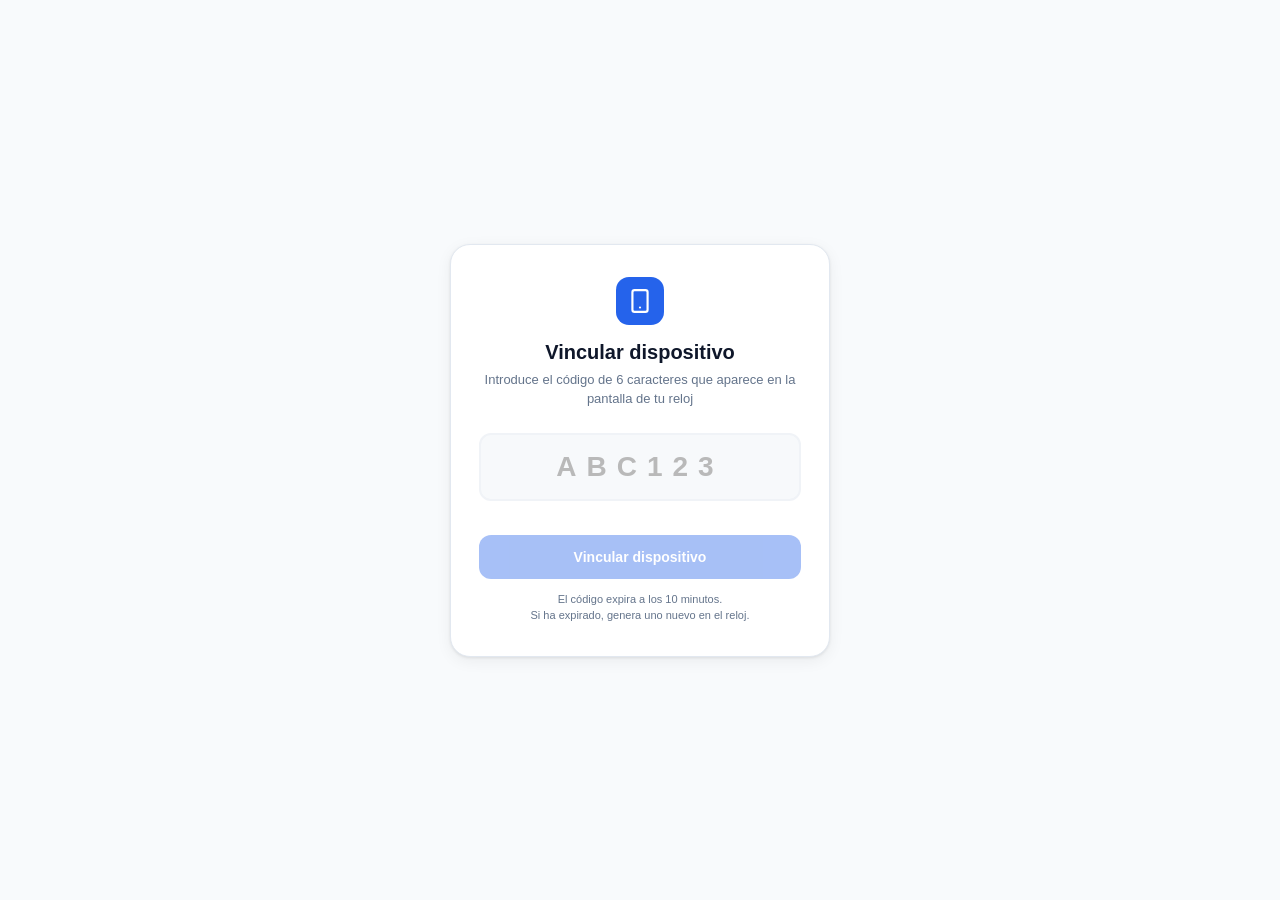
==== link.html @ 820d5414 "Add files via upload" ====
<!DOCTYPE html>
<html lang="es">
<head>
<meta charset="UTF-8">
<meta name="viewport" content="width=device-width, initial-scale=1.0">
<title>Vincular dispositivo — Mebistium</title>
<style>
  *, *::before, *::after { box-sizing: border-box; margin: 0; padding: 0; }

  :root {
    --primary: #2563eb;
    --primary-dark: #1d4ed8;
    --green: #16a34a;
    --red: #dc2626;
    --bg: #f8fafc;
    --card: #ffffff;
    --border: #e2e8f0;
    --muted: #f1f5f9;
    --muted-fg: #64748b;
    --fg: #0f172a;
    --shadow: 0 1px 3px rgba(0,0,0,0.08), 0 4px 16px rgba(0,0,0,0.06);
  }

  body {
    font-family: -apple-system, BlinkMacSystemFont, 'Segoe UI', sans-serif;
    background: var(--bg);
    color: var(--fg);
    min-height: 100vh;
    display: flex;
    align-items: center;
    justify-content: center;
    padding: 24px;
  }

  .card {
    background: var(--card);
    border-radius: 20px;
    box-shadow: var(--shadow);
    padding: 32px 28px;
    width: 100%;
    max-width: 380px;
    border: 1px solid var(--border);
  }

  .logo {
    width: 48px; height: 48px; border-radius: 13px;
    background: var(--primary);
    display: flex; align-items: center; justify-content: center;
    margin: 0 auto 16px;
  }
  .logo svg { display: block; }

  h1 {
    font-size: 20px; font-weight: 700; text-align: center;
    margin-bottom: 6px; color: var(--fg);
  }
  .subtitle {
    font-size: 13px; color: var(--muted-fg); text-align: center;
    margin-bottom: 24px; line-height: 1.5;
  }

  /* ── Auth state ── */
  .auth-box {
    background: var(--muted); border-radius: 11px;
    padding: 14px; margin-bottom: 16px;
  }
  .auth-box p { font-size: 12px; color: var(--muted-fg); text-align: center; margin-bottom: 10px; }

  /* ── Google button ── */
  .btn-google {
    width: 100%; padding: 11px 16px; border-radius: 10px;
    border: 1px solid var(--border); background: white;
    font-size: 14px; font-weight: 600; color: var(--fg);
    cursor: pointer; display: flex; align-items: center;
    justify-content: center; gap: 10px;
    transition: background 0.15s, box-shadow 0.15s;
  }
  .btn-google:hover { background: var(--muted); box-shadow: 0 1px 4px rgba(0,0,0,0.1); }
  .btn-google:disabled { opacity: 0.5; cursor: wait; }
  .btn-google img { width: 18px; height: 18px; }

  /* ── User pill ── */
  .user-pill {
    display: flex; align-items: center; justify-content: space-between;
    background: var(--muted); border-radius: 10px;
    padding: 9px 12px; margin-bottom: 14px;
  }
  .user-pill span { font-size: 12px; color: var(--muted-fg); }
  .user-pill .check { color: var(--green); font-size: 14px; }

  /* ── Code input ── */
  .code-input {
    width: 100%; padding: 16px;
    border: 2px solid var(--border); border-radius: 12px;
    background: var(--muted); font-size: 28px; font-weight: 800;
    letter-spacing: 10px; text-align: center; color: var(--fg);
    outline: none; margin-bottom: 8px;
    font-variant-numeric: tabular-nums;
    transition: border-color 0.15s;
    -webkit-appearance: none;
    text-transform: uppercase;
  }
  .code-input:focus { border-color: var(--primary); background: white; }
  .code-input.valid { border-color: var(--green); }
  .code-input.error { border-color: var(--red); }
  .code-input:disabled { opacity: 0.5; }

  .error-msg {
    font-size: 12px; color: var(--red);
    text-align: center; margin-bottom: 8px; min-height: 18px;
  }

  /* ── Submit button ── */
  .btn-primary {
    width: 100%; padding: 14px; border-radius: 12px; border: none;
    background: var(--primary); color: white;
    font-size: 14px; font-weight: 700; cursor: pointer;
    display: flex; align-items: center; justify-content: center; gap: 8px;
    transition: background 0.15s, opacity 0.15s;
  }
  .btn-primary:hover:not(:disabled) { background: var(--primary-dark); }
  .btn-primary:disabled { opacity: 0.4; cursor: not-allowed; }

  .hint {
    font-size: 11px; color: var(--muted-fg);
    text-align: center; margin-top: 12px; line-height: 1.5;
  }

  /* ── Success screen ── */
  .success {
    display: none; text-align: center;
  }
  .success-icon {
    width: 64px; height: 64px; border-radius: 50%;
    background: var(--green);
    display: flex; align-items: center; justify-content: center;
    margin: 0 auto 16px;
  }
  .success h2 { font-size: 20px; font-weight: 700; margin-bottom: 8px; }
  .success p { font-size: 13px; color: var(--muted-fg); line-height: 1.5; }

  /* ── Spinner ── */
  .spinner {
    width: 18px; height: 18px; border-radius: 50%;
    border: 2px solid rgba(255,255,255,0.4);
    border-top-color: white;
    animation: spin 0.7s linear infinite;
    display: none;
  }
  .spinner.google-spinner {
    border: 2px solid rgba(0,0,0,0.15);
    border-top-color: var(--fg);
  }
  @keyframes spin { to { transform: rotate(360deg); } }
</style>

<!-- Firebase SDK (solo Auth y Firestore, vía CDN) -->
<script type="module">
import { initializeApp } from 'https://www.gstatic.com/firebasejs/10.12.0/firebase-app.js';
import { getAuth, signInWithPopup, GoogleAuthProvider, onAuthStateChanged } from 'https://www.gstatic.com/firebasejs/10.12.0/firebase-auth.js';

const FB_CONFIG = {
  apiKey: "AIzaSyBOqVtB-yzG05eBFV26Hhtc8d9Nqb3FFQI",
  authDomain: "proyectorayan.firebaseapp.com",
  projectId: "proyectorayan",
};
const FSBASE = `https://firestore.googleapis.com/v1/projects/${FB_CONFIG.projectId}/databases/(default)/documents`;

const app  = initializeApp(FB_CONFIG);
const auth = getAuth(app);
const provider = new GoogleAuthProvider();

// ── DOM refs ──────────────────────────────────────────────────────────────
const authBox    = document.getElementById('auth-box');
const userPill   = document.getElementById('user-pill');
const userEmail  = document.getElementById('user-email');
const codeInput  = document.getElementById('code-input');
const errorMsg   = document.getElementById('error-msg');
const submitBtn  = document.getElementById('submit-btn');
const submitText = document.getElementById('submit-text');
const spinner    = document.getElementById('spinner');
const formSection = document.getElementById('form-section');
const successSection = document.getElementById('success-section');

let currentUser = null;
let pendingCode = '';

// ── Auth state ─────────────────────────────────────────────────────────────
onAuthStateChanged(auth, async (user) => {
  currentUser = user;
  if (user) {
    authBox.style.display = 'none';
    userPill.style.display = 'flex';
    userEmail.textContent = user.email || user.uid.slice(0, 12) + '...';
    codeInput.disabled = false;
    // Si había código pendiente del antes del login, vincular automáticamente
    if (pendingCode.length === 6) {
      codeInput.value = pendingCode;
      updateCodeStyle();
      await handleLink();
    }
  } else {
    authBox.style.display = 'block';
    userPill.style.display = 'none';
    codeInput.disabled = true;
  }
  updateSubmitBtn();
});

// ── Google sign in ─────────────────────────────────────────────────────────
document.getElementById('btn-google').addEventListener('click', async () => {
  const btn = document.getElementById('btn-google');
  const gs  = document.getElementById('google-spinner');
  pendingCode = codeInput.value.trim().toUpperCase();
  btn.disabled = true;
  gs.style.display = 'block';
  try {
    await signInWithPopup(auth, provider);
  } catch(e) {
    setError('Error al iniciar sesión. Inténtalo de nuevo.');
    btn.disabled = false;
    gs.style.display = 'none';
  }
});

// ── Code input ─────────────────────────────────────────────────────────────
codeInput.addEventListener('input', (e) => {
  codeInput.value = e.target.value.toUpperCase().replace(/[^A-Z0-9]/g, '').slice(0, 6);
  setError('');
  updateCodeStyle();
  updateSubmitBtn();
});

function updateCodeStyle() {
  codeInput.classList.remove('valid', 'error');
  if (codeInput.value.length === 6) codeInput.classList.add('valid');
}

function updateSubmitBtn() {
  submitBtn.disabled = !currentUser || codeInput.value.length !== 6;
}

function setError(msg) {
  errorMsg.textContent = msg;
  if (msg) codeInput.classList.add('error');
  else codeInput.classList.remove('error');
}

// ── Link device ────────────────────────────────────────────────────────────
submitBtn.addEventListener('click', handleLink);

async function handleLink() {
  const trimCode = codeInput.value.trim().toUpperCase();
  if (trimCode.length !== 6) { setError('El código tiene 6 caracteres'); return; }
  if (!currentUser) { setError('Primero inicia sesión con Google'); return; }

  submitBtn.disabled = true;
  submitText.textContent = 'Vinculando...';
  spinner.style.display = 'block';
  setError('');

  try {
    // 1. Verificar el código en Firestore
    const res = await fetch(`${FSBASE}/device_links/${trimCode}?key=${FB_CONFIG.apiKey}`);
    if (!res.ok) {
      setError('Código no encontrado. Comprueba que está bien escrito.');
      resetBtn(); return;
    }
    const data = await res.json();
    const fields = data.fields || {};
    const exp = parseInt(fields.expiresAt?.integerValue || '0');
    if (Date.now() > exp) {
      setError('El código ha expirado. Genera uno nuevo en el reloj.');
      resetBtn(); return;
    }

    // 2. Obtener el refreshToken del usuario
    // Forzar refresco del token para asegurar que tenemos el refreshToken
    await currentUser.getIdToken(true);
    const rt = currentUser.stsTokenManager?.refreshToken || auth.currentUser?.stsTokenManager?.refreshToken;
    if (!rt) {
      setError('No se pudieron obtener las credenciales. Cierra sesión y vuelve a entrar.');
      resetBtn(); return;
    }

    // 3. Escribir en Firestore
    const patch = await fetch(`${FSBASE}/device_links/${trimCode}?key=${FB_CONFIG.apiKey}`, {
      method: 'PATCH',
      headers: { 'Content-Type': 'application/json' },
      body: JSON.stringify({ fields: {
        status:       { stringValue: 'linked' },
        uid:          { stringValue: currentUser.uid },
        refreshToken: { stringValue: rt },
        linkedAt:     { integerValue: String(Date.now()) },
      }})
    });

    if (patch.ok) {
      formSection.style.display = 'none';
      successSection.style.display = 'block';
    } else {
      setError('Error al vincular. Inténtalo de nuevo.');
      resetBtn();
    }
  } catch(e) {
    setError('Error: ' + (e.message || 'desconocido'));
    resetBtn();
  }
}

function resetBtn() {
  submitBtn.disabled = false;
  submitText.textContent = 'Vincular dispositivo';
  spinner.style.display = 'none';
}
</script>
</head>
<body>
<div class="card">

  <!-- Form section -->
  <div id="form-section">
    <div class="logo">
      <svg width="26" height="26" viewBox="0 0 24 24" fill="none" stroke="white" stroke-width="2" stroke-linecap="round" stroke-linejoin="round">
        <rect x="5" y="2" width="14" height="20" rx="2"/>
        <path d="M12 18h.01"/>
      </svg>
    </div>
    <h1>Vincular dispositivo</h1>
    <p class="subtitle">Introduce el código de 6 caracteres que aparece en la pantalla de tu reloj</p>

    <!-- Auth box (si no está logueado) -->
    <div class="auth-box" id="auth-box" style="display:none">
      <p>Necesitas iniciar sesión con tu cuenta de Mebistium</p>
      <button class="btn-google" id="btn-google">
        <img src="https://www.gstatic.com/firebasejs/ui/2.0.0/images/auth/google.svg" alt="Google">
        <span id="google-spinner" class="spinner google-spinner"></span>
        Continuar con Google
      </button>
    </div>

    <!-- User pill (si está logueado) -->
    <div class="user-pill" id="user-pill" style="display:none">
      <span id="user-email">usuario@gmail.com</span>
      <span class="check">✓</span>
    </div>

    <!-- Código -->
    <input
      type="text"
      class="code-input"
      id="code-input"
      placeholder="ABC123"
      maxlength="6"
      autocomplete="off"
      autocorrect="off"
      spellcheck="false"
      disabled
    >
    <div class="error-msg" id="error-msg"></div>

    <button class="btn-primary" id="submit-btn" disabled>
      <div class="spinner" id="spinner"></div>
      <span id="submit-text">Vincular dispositivo</span>
    </button>

    <p class="hint">El código expira a los 10 minutos.<br>Si ha expirado, genera uno nuevo en el reloj.</p>
  </div>

  <!-- Success section -->
  <div class="success" id="success-section">
    <div class="success-icon">
      <svg width="32" height="32" viewBox="0 0 24 24" fill="none" stroke="white" stroke-width="3" stroke-linecap="round" stroke-linejoin="round">
        <polyline points="20 6 9 17 4 12"/>
      </svg>
    </div>
    <h2>¡Dispositivo vinculado!</h2>
    <p>Tu reloj detectará la vinculación en unos segundos y entrará automáticamente a Mebistium.</p>
  </div>

</div>
</body>
</html>
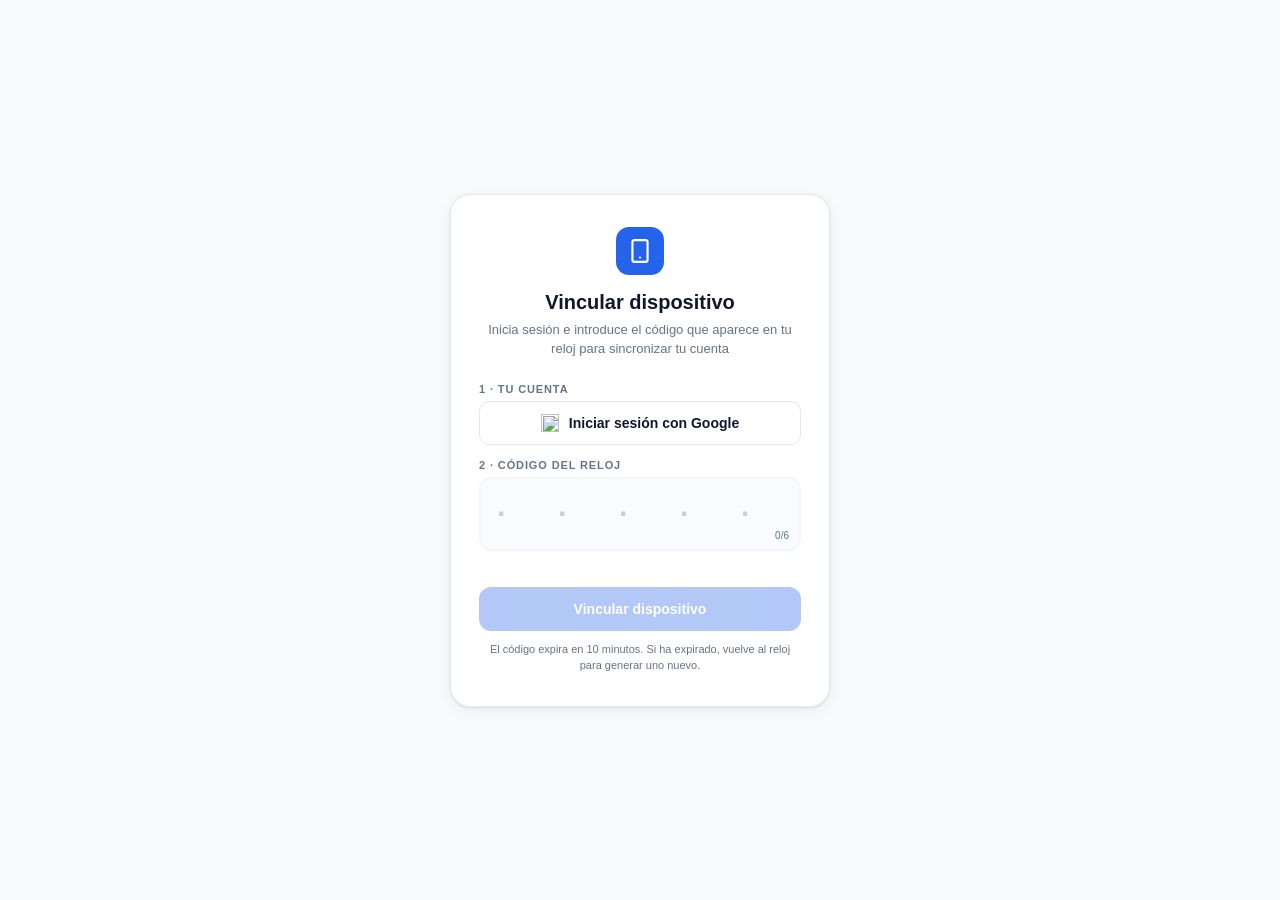
==== commit a15554c3: "Add files via upload" ====
--- a/link.html
+++ b/link.html
@@ -6,378 +6,407 @@
 <title>Vincular dispositivo — Mebistium</title>
 <style>
   *, *::before, *::after { box-sizing: border-box; margin: 0; padding: 0; }
-
   :root {
-    --primary: #2563eb;
-    --primary-dark: #1d4ed8;
-    --green: #16a34a;
-    --red: #dc2626;
-    --bg: #f8fafc;
-    --card: #ffffff;
-    --border: #e2e8f0;
-    --muted: #f1f5f9;
-    --muted-fg: #64748b;
-    --fg: #0f172a;
+    --primary: #2563eb; --primary-dark: #1d4ed8;
+    --green: #16a34a; --red: #dc2626;
+    --bg: #f8fafc; --card: #ffffff; --border: #e2e8f0;
+    --muted: #f1f5f9; --muted-fg: #64748b; --fg: #0f172a;
     --shadow: 0 1px 3px rgba(0,0,0,0.08), 0 4px 16px rgba(0,0,0,0.06);
   }
-
   body {
     font-family: -apple-system, BlinkMacSystemFont, 'Segoe UI', sans-serif;
-    background: var(--bg);
-    color: var(--fg);
-    min-height: 100vh;
-    display: flex;
-    align-items: center;
-    justify-content: center;
-    padding: 24px;
-  }
-
+    background: var(--bg); color: var(--fg);
+    min-height: 100vh; display: flex;
+    align-items: center; justify-content: center; padding: 24px;
+  }
   .card {
-    background: var(--card);
-    border-radius: 20px;
-    box-shadow: var(--shadow);
-    padding: 32px 28px;
-    width: 100%;
-    max-width: 380px;
-    border: 1px solid var(--border);
-  }
-
+    background: var(--card); border-radius: 20px;
+    box-shadow: var(--shadow); padding: 32px 28px;
+    width: 100%; max-width: 380px; border: 1px solid var(--border);
+  }
   .logo {
     width: 48px; height: 48px; border-radius: 13px;
-    background: var(--primary);
-    display: flex; align-items: center; justify-content: center;
-    margin: 0 auto 16px;
-  }
-  .logo svg { display: block; }
-
-  h1 {
-    font-size: 20px; font-weight: 700; text-align: center;
-    margin-bottom: 6px; color: var(--fg);
-  }
-  .subtitle {
-    font-size: 13px; color: var(--muted-fg); text-align: center;
-    margin-bottom: 24px; line-height: 1.5;
-  }
-
-  /* ── Auth state ── */
-  .auth-box {
-    background: var(--muted); border-radius: 11px;
-    padding: 14px; margin-bottom: 16px;
-  }
-  .auth-box p { font-size: 12px; color: var(--muted-fg); text-align: center; margin-bottom: 10px; }
-
-  /* ── Google button ── */
+    background: var(--primary); display: flex;
+    align-items: center; justify-content: center; margin: 0 auto 16px;
+  }
+  h1 { font-size: 20px; font-weight: 700; text-align: center; margin-bottom: 6px; }
+  .subtitle { font-size: 13px; color: var(--muted-fg); text-align: center; margin-bottom: 24px; line-height: 1.5; }
+  .section { margin-bottom: 14px; }
+  .section-label { font-size: 11px; font-weight: 700; text-transform: uppercase; letter-spacing: 0.08em; color: var(--muted-fg); margin-bottom: 6px; }
+
+  /* Google button */
   .btn-google {
-    width: 100%; padding: 11px 16px; border-radius: 10px;
+    width: 100%; padding: 12px 16px; border-radius: 10px;
     border: 1px solid var(--border); background: white;
     font-size: 14px; font-weight: 600; color: var(--fg);
     cursor: pointer; display: flex; align-items: center;
-    justify-content: center; gap: 10px;
-    transition: background 0.15s, box-shadow 0.15s;
-  }
-  .btn-google:hover { background: var(--muted); box-shadow: 0 1px 4px rgba(0,0,0,0.1); }
+    justify-content: center; gap: 10px; transition: background 0.15s;
+  }
+  .btn-google:hover:not(:disabled) { background: var(--muted); }
   .btn-google:disabled { opacity: 0.5; cursor: wait; }
-  .btn-google img { width: 18px; height: 18px; }
-
-  /* ── User pill ── */
+  .btn-google img { width: 18px; height: 18px; flex-shrink: 0; }
+
+  /* User pill */
   .user-pill {
-    display: flex; align-items: center; justify-content: space-between;
-    background: var(--muted); border-radius: 10px;
-    padding: 9px 12px; margin-bottom: 14px;
-  }
-  .user-pill span { font-size: 12px; color: var(--muted-fg); }
-  .user-pill .check { color: var(--green); font-size: 14px; }
-
-  /* ── Code input ── */
+    background: #f0fdf4; border: 1px solid #bbf7d0; border-radius: 10px;
+    padding: 10px 14px; display: flex; align-items: center; gap: 10px;
+  }
+  .user-pill .dot { width: 8px; height: 8px; border-radius: 50%; background: var(--green); flex-shrink: 0; }
+  .user-pill .info { flex: 1; min-width: 0; }
+  .user-pill .name { font-size: 13px; font-weight: 600; color: var(--fg); white-space: nowrap; overflow: hidden; text-overflow: ellipsis; }
+  .user-pill .label { font-size: 11px; color: var(--green); }
+  .btn-change { font-size: 11px; color: var(--muted-fg); background: none; border: none; cursor: pointer; text-decoration: underline; flex-shrink: 0; }
+
+  /* Code input */
+  .code-wrap { position: relative; }
   .code-input {
-    width: 100%; padding: 16px;
-    border: 2px solid var(--border); border-radius: 12px;
-    background: var(--muted); font-size: 28px; font-weight: 800;
-    letter-spacing: 10px; text-align: center; color: var(--fg);
-    outline: none; margin-bottom: 8px;
-    font-variant-numeric: tabular-nums;
-    transition: border-color 0.15s;
-    -webkit-appearance: none;
-    text-transform: uppercase;
+    width: 100%; padding: 18px 16px; border: 2px solid var(--border);
+    border-radius: 12px; background: var(--muted);
+    font-size: 30px; font-weight: 800; letter-spacing: 12px;
+    text-align: center; color: var(--fg); outline: none;
+    font-variant-numeric: tabular-nums; transition: border-color 0.15s;
+    text-transform: uppercase; -webkit-appearance: none;
   }
   .code-input:focus { border-color: var(--primary); background: white; }
-  .code-input.valid { border-color: var(--green); }
-  .code-input.error { border-color: var(--red); }
-  .code-input:disabled { opacity: 0.5; }
-
-  .error-msg {
-    font-size: 12px; color: var(--red);
-    text-align: center; margin-bottom: 8px; min-height: 18px;
-  }
-
-  /* ── Submit button ── */
+  .code-input.valid { border-color: var(--green); background: #f0fdf4; }
+  .code-input.has-error { border-color: var(--red); }
+  .code-input:disabled { opacity: 0.35; cursor: not-allowed; }
+  .code-count { position: absolute; right: 12px; bottom: 10px; font-size: 10px; color: var(--muted-fg); }
+
+  /* Error */
+  .error-msg { font-size: 12px; color: var(--red); text-align: center; margin-top: 6px; min-height: 16px; }
+
+  /* Submit */
   .btn-primary {
     width: 100%; padding: 14px; border-radius: 12px; border: none;
-    background: var(--primary); color: white;
-    font-size: 14px; font-weight: 700; cursor: pointer;
-    display: flex; align-items: center; justify-content: center; gap: 8px;
-    transition: background 0.15s, opacity 0.15s;
+    background: var(--primary); color: white; font-size: 14px; font-weight: 700;
+    cursor: pointer; display: flex; align-items: center; justify-content: center;
+    gap: 8px; transition: background 0.15s, opacity 0.15s; margin-top: 12px;
   }
   .btn-primary:hover:not(:disabled) { background: var(--primary-dark); }
-  .btn-primary:disabled { opacity: 0.4; cursor: not-allowed; }
-
-  .hint {
-    font-size: 11px; color: var(--muted-fg);
-    text-align: center; margin-top: 12px; line-height: 1.5;
-  }
-
-  /* ── Success screen ── */
-  .success {
-    display: none; text-align: center;
-  }
+  .btn-primary:disabled { opacity: 0.35; cursor: not-allowed; }
+
+  .hint { font-size: 11px; color: var(--muted-fg); text-align: center; margin-top: 10px; line-height: 1.5; }
+
+  /* Success */
+  #success-section { display: none; text-align: center; }
   .success-icon {
-    width: 64px; height: 64px; border-radius: 50%;
-    background: var(--green);
-    display: flex; align-items: center; justify-content: center;
-    margin: 0 auto 16px;
-  }
-  .success h2 { font-size: 20px; font-weight: 700; margin-bottom: 8px; }
-  .success p { font-size: 13px; color: var(--muted-fg); line-height: 1.5; }
-
-  /* ── Spinner ── */
-  .spinner {
-    width: 18px; height: 18px; border-radius: 50%;
-    border: 2px solid rgba(255,255,255,0.4);
-    border-top-color: white;
-    animation: spin 0.7s linear infinite;
-    display: none;
-  }
-  .spinner.google-spinner {
-    border: 2px solid rgba(0,0,0,0.15);
-    border-top-color: var(--fg);
-  }
-  @keyframes spin { to { transform: rotate(360deg); } }
+    width: 68px; height: 68px; border-radius: 50%; background: var(--green);
+    display: flex; align-items: center; justify-content: center; margin: 0 auto 16px;
+  }
+  #success-section h2 { font-size: 20px; font-weight: 700; margin-bottom: 8px; }
+  #success-section p { font-size: 13px; color: var(--muted-fg); line-height: 1.5; }
+
+  /* Spinner */
+  .spin {
+    width: 16px; height: 16px; border-radius: 50%;
+    border: 2px solid rgba(255,255,255,0.35); border-top-color: white;
+    animation: rot 0.7s linear infinite; display: none; flex-shrink: 0;
+  }
+  @keyframes rot { to { transform: rotate(360deg); } }
 </style>
-
-<!-- Firebase SDK (solo Auth y Firestore, vía CDN) -->
+</head>
+<body>
+<div class="card">
+
+  <!-- ── Formulario ── -->
+  <div id="form-section">
+    <div class="logo">
+      <svg width="26" height="26" viewBox="0 0 24 24" fill="none" stroke="white" stroke-width="2" stroke-linecap="round" stroke-linejoin="round">
+        <rect x="5" y="2" width="14" height="20" rx="2"/><path d="M12 18h.01"/>
+      </svg>
+    </div>
+    <h1>Vincular dispositivo</h1>
+    <p class="subtitle">Inicia sesión e introduce el código que aparece en tu reloj para sincronizar tu cuenta</p>
+
+    <!-- Paso 1: Cuenta -->
+    <div class="section">
+      <div class="section-label">1 · Tu cuenta</div>
+
+      <button class="btn-google" id="btn-google">
+        <img src="https://www.gstatic.com/firebasejs/ui/2.0.0/images/auth/google.svg" alt="">
+        <span id="google-label">Iniciar sesión con Google</span>
+        <div class="spin" id="google-spin" style="border-color:rgba(0,0,0,0.15);border-top-color:#333;"></div>
+      </button>
+
+      <div class="user-pill" id="user-pill" style="display:none">
+        <div class="dot"></div>
+        <div class="info">
+          <div class="name" id="user-name"></div>
+          <div class="label">Sesión iniciada</div>
+        </div>
+        <button class="btn-change" id="btn-change">Cambiar</button>
+      </div>
+    </div>
+
+    <!-- Paso 2: Código -->
+    <div class="section">
+      <div class="section-label">2 · Código del reloj</div>
+      <div class="code-wrap">
+        <input type="text" class="code-input" id="code-input"
+          placeholder="·  ·  ·  ·  ·  ·"
+          maxlength="6" autocomplete="off" autocorrect="off"
+          spellcheck="false" inputmode="text" disabled>
+        <span class="code-count" id="code-count">0/6</span>
+      </div>
+      <div class="error-msg" id="error-msg"></div>
+    </div>
+
+    <button class="btn-primary" id="submit-btn" disabled>
+      <div class="spin" id="submit-spin"></div>
+      <span id="submit-label">Vincular dispositivo</span>
+    </button>
+    <p class="hint">El código expira en 10 minutos. Si ha expirado, vuelve al reloj para generar uno nuevo.</p>
+  </div>
+
+  <!-- ── Éxito ── -->
+  <div id="success-section">
+    <div class="success-icon">
+      <svg width="34" height="34" viewBox="0 0 24 24" fill="none" stroke="white" stroke-width="3" stroke-linecap="round" stroke-linejoin="round">
+        <polyline points="20 6 9 17 4 12"/>
+      </svg>
+    </div>
+    <h2>¡Vinculado!</h2>
+    <p>Tu reloj detectará la vinculación automáticamente en unos segundos y accederá a tu cuenta.</p>
+  </div>
+
+</div>
+
 <script type="module">
-import { initializeApp } from 'https://www.gstatic.com/firebasejs/10.12.0/firebase-app.js';
-import { getAuth, signInWithPopup, GoogleAuthProvider, onAuthStateChanged } from 'https://www.gstatic.com/firebasejs/10.12.0/firebase-auth.js';
-
-const FB_CONFIG = {
-  apiKey: "AIzaSyBOqVtB-yzG05eBFV26Hhtc8d9Nqb3FFQI",
-  authDomain: "proyectorayan.firebaseapp.com",
-  projectId: "proyectorayan",
-};
-const FSBASE = `https://firestore.googleapis.com/v1/projects/${FB_CONFIG.projectId}/databases/(default)/documents`;
-
-const app  = initializeApp(FB_CONFIG);
-const auth = getAuth(app);
+import { initializeApp }     from 'https://www.gstatic.com/firebasejs/10.12.0/firebase-app.js';
+import {
+  getAuth, signInWithPopup, signOut,
+  GoogleAuthProvider, onAuthStateChanged
+} from 'https://www.gstatic.com/firebasejs/10.12.0/firebase-auth.js';
+
+// ── Config ────────────────────────────────────────────────────────────────
+const API_KEY  = 'AIzaSyBOqVtB-yzG05eBFV26Hhtc8d9Nqb3FFQI';
+const PROJECT  = 'proyectorayan';
+const FSBASE   = `https://firestore.googleapis.com/v1/projects/${PROJECT}/databases/(default)/documents`;
+const TOKEN_URL= `https://securetoken.googleapis.com/v1/token?key=${API_KEY}`;
+
+const app      = initializeApp({ apiKey: API_KEY, authDomain: `${PROJECT}.firebaseapp.com`, projectId: PROJECT });
+const auth     = getAuth(app);
 const provider = new GoogleAuthProvider();
 
-// ── DOM refs ──────────────────────────────────────────────────────────────
-const authBox    = document.getElementById('auth-box');
-const userPill   = document.getElementById('user-pill');
-const userEmail  = document.getElementById('user-email');
-const codeInput  = document.getElementById('code-input');
-const errorMsg   = document.getElementById('error-msg');
-const submitBtn  = document.getElementById('submit-btn');
-const submitText = document.getElementById('submit-text');
-const spinner    = document.getElementById('spinner');
-const formSection = document.getElementById('form-section');
+// ── State ─────────────────────────────────────────────────────────────────
+let currentUser    = null;
+let firebaseRT     = null;   // refreshToken de Firebase (obtenido al hacer signIn)
+let pendingCode    = '';
+
+// ── DOM ───────────────────────────────────────────────────────────────────
+const btnGoogle    = document.getElementById('btn-google');
+const googleLabel  = document.getElementById('google-label');
+const googleSpin   = document.getElementById('google-spin');
+const userPill     = document.getElementById('user-pill');
+const userName     = document.getElementById('user-name');
+const btnChange    = document.getElementById('btn-change');
+const codeInput    = document.getElementById('code-input');
+const codeCount    = document.getElementById('code-count');
+const errorMsg     = document.getElementById('error-msg');
+const submitBtn    = document.getElementById('submit-btn');
+const submitLabel  = document.getElementById('submit-label');
+const submitSpin   = document.getElementById('submit-spin');
+const formSection  = document.getElementById('form-section');
 const successSection = document.getElementById('success-section');
 
-let currentUser = null;
-let pendingCode = '';
-
-// ── Auth state ─────────────────────────────────────────────────────────────
-onAuthStateChanged(auth, async (user) => {
+// ── Auth state ────────────────────────────────────────────────────────────
+onAuthStateChanged(auth, (user) => {
   currentUser = user;
   if (user) {
-    authBox.style.display = 'none';
-    userPill.style.display = 'flex';
-    userEmail.textContent = user.email || user.uid.slice(0, 12) + '...';
-    codeInput.disabled = false;
-    // Si había código pendiente del antes del login, vincular automáticamente
-    if (pendingCode.length === 6) {
+    btnGoogle.style.display  = 'none';
+    userPill.style.display   = 'flex';
+    userName.textContent     = user.displayName || user.email || user.uid.slice(0,12)+'...';
+    codeInput.disabled       = false;
+    codeInput.focus();
+    // Vincular automáticamente si había código esperando
+    if (pendingCode.length === 6 && firebaseRT) {
       codeInput.value = pendingCode;
-      updateCodeStyle();
-      await handleLink();
+      pendingCode = '';
+      updateCodeUI();
+      setTimeout(doLink, 200);
     }
   } else {
-    authBox.style.display = 'block';
-    userPill.style.display = 'none';
-    codeInput.disabled = true;
-  }
-  updateSubmitBtn();
+    firebaseRT = null;
+    btnGoogle.style.display  = 'flex';
+    userPill.style.display   = 'none';
+    codeInput.disabled       = true;
+  }
+  updateSubmit();
 });
 
-// ── Google sign in ─────────────────────────────────────────────────────────
-document.getElementById('btn-google').addEventListener('click', async () => {
-  const btn = document.getElementById('btn-google');
-  const gs  = document.getElementById('google-spinner');
+// ── Google sign in ────────────────────────────────────────────────────────
+btnGoogle.addEventListener('click', async () => {
   pendingCode = codeInput.value.trim().toUpperCase();
-  btn.disabled = true;
-  gs.style.display = 'block';
+  setLoading(true);
+  setError('');
   try {
-    await signInWithPopup(auth, provider);
+    // signInWithPopup devuelve el credential con los tokens de Google
+    const result = await signInWithPopup(auth, provider);
+    const credential = GoogleAuthProvider.credentialFromResult(result);
+    const googleAccessToken = credential.accessToken;
+
+    // Intercambiar el Google access token por los tokens de Firebase via REST
+    // Esto nos da el refreshToken de Firebase directamente
+    const res = await fetch(
+      `https://identitytoolkit.googleapis.com/v1/accounts:signInWithIdp?key=${API_KEY}`,
+      {
+        method: 'POST',
+        headers: { 'Content-Type': 'application/json' },
+        body: JSON.stringify({
+          postBody: `access_token=${googleAccessToken}&providerId=google.com`,
+          requestUri: window.location.origin,
+          returnSecureToken: true,
+          returnIdpCredential: true,
+        })
+      }
+    );
+    const data = await res.json();
+    if (data.refreshToken) {
+      firebaseRT = data.refreshToken;
+      console.log('[link] refreshToken obtained ✓');
+    } else {
+      console.warn('[link] refreshToken not in response:', Object.keys(data));
+      // Fallback: intentar obtenerlo del objeto user interno
+      firebaseRT = auth.currentUser?._delegate?.stsTokenManager?.refreshToken
+        || auth.currentUser?.stsTokenManager?.refreshToken
+        || null;
+    }
   } catch(e) {
-    setError('Error al iniciar sesión. Inténtalo de nuevo.');
-    btn.disabled = false;
-    gs.style.display = 'none';
-  }
+    console.error('[link] login error:', e);
+    setError(
+      e.code === 'auth/popup-blocked'
+        ? 'Ventana bloqueada. Permite popups para mebistium.github.io.'
+        : 'Error al iniciar sesión. Inténtalo de nuevo.'
+    );
+  }
+  setLoading(false);
 });
 
-// ── Code input ─────────────────────────────────────────────────────────────
+// ── Change account ────────────────────────────────────────────────────────
+btnChange.addEventListener('click', async () => {
+  await signOut(auth);
+  firebaseRT = null;
+});
+
+// ── Code input ────────────────────────────────────────────────────────────
 codeInput.addEventListener('input', (e) => {
-  codeInput.value = e.target.value.toUpperCase().replace(/[^A-Z0-9]/g, '').slice(0, 6);
+  codeInput.value = e.target.value.toUpperCase().replace(/[^A-Z0-9]/g,'').slice(0,6);
   setError('');
-  updateCodeStyle();
-  updateSubmitBtn();
+  updateCodeUI();
+  updateSubmit();
 });
-
-function updateCodeStyle() {
-  codeInput.classList.remove('valid', 'error');
-  if (codeInput.value.length === 6) codeInput.classList.add('valid');
-}
-
-function updateSubmitBtn() {
+codeInput.addEventListener('keydown', (e) => {
+  if (e.key === 'Enter' && !submitBtn.disabled) doLink();
+});
+
+function updateCodeUI() {
+  const len = codeInput.value.length;
+  codeCount.textContent = `${len}/6`;
+  codeInput.classList.remove('valid','has-error');
+  if (len === 6) codeInput.classList.add('valid');
+}
+function updateSubmit() {
   submitBtn.disabled = !currentUser || codeInput.value.length !== 6;
 }
 
-function setError(msg) {
-  errorMsg.textContent = msg;
-  if (msg) codeInput.classList.add('error');
-  else codeInput.classList.remove('error');
-}
-
-// ── Link device ────────────────────────────────────────────────────────────
-submitBtn.addEventListener('click', handleLink);
-
-async function handleLink() {
+// ── Link ──────────────────────────────────────────────────────────────────
+submitBtn.addEventListener('click', doLink);
+
+async function doLink() {
   const trimCode = codeInput.value.trim().toUpperCase();
-  if (trimCode.length !== 6) { setError('El código tiene 6 caracteres'); return; }
-  if (!currentUser) { setError('Primero inicia sesión con Google'); return; }
-
-  submitBtn.disabled = true;
-  submitText.textContent = 'Vinculando...';
-  spinner.style.display = 'block';
+  if (trimCode.length !== 6)  { setError('El código tiene 6 caracteres'); return; }
+  if (!currentUser)           { setError('Primero inicia sesión'); return; }
+  if (!firebaseRT)            { setError('Sesión incompleta. Cierra sesión y vuelve a entrar.'); return; }
+
+  setBusy(true);
   setError('');
 
   try {
-    // 1. Verificar el código en Firestore
-    const res = await fetch(`${FSBASE}/device_links/${trimCode}?key=${FB_CONFIG.apiKey}`);
+    // 1. Verificar que el código existe en Firestore
+    setStatus('Verificando código...');
+    const res = await fetch(`${FSBASE}/device_links/${trimCode}?key=${API_KEY}`);
     if (!res.ok) {
       setError('Código no encontrado. Comprueba que está bien escrito.');
-      resetBtn(); return;
-    }
-    const data = await res.json();
+      setBusy(false); return;
+    }
+    const data   = await res.json();
     const fields = data.fields || {};
-    const exp = parseInt(fields.expiresAt?.integerValue || '0');
+    const exp    = parseInt(fields.expiresAt?.integerValue || '0');
+
     if (Date.now() > exp) {
       setError('El código ha expirado. Genera uno nuevo en el reloj.');
-      resetBtn(); return;
-    }
-
-    // 2. Obtener el refreshToken del usuario
-    // Forzar refresco del token para asegurar que tenemos el refreshToken
-    await currentUser.getIdToken(true);
-    const rt = currentUser.stsTokenManager?.refreshToken || auth.currentUser?.stsTokenManager?.refreshToken;
-    if (!rt) {
-      setError('No se pudieron obtener las credenciales. Cierra sesión y vuelve a entrar.');
-      resetBtn(); return;
-    }
-
-    // 3. Escribir en Firestore
-    const patch = await fetch(`${FSBASE}/device_links/${trimCode}?key=${FB_CONFIG.apiKey}`, {
+      setBusy(false); return;
+    }
+    if (fields.status?.stringValue === 'linked') {
+      setError('Código ya usado. Genera uno nuevo en el reloj.');
+      setBusy(false); return;
+    }
+
+    // 2. Verificar que el refreshToken sigue siendo válido
+    setStatus('Verificando sesión...');
+    const tokenRes = await fetch(TOKEN_URL, {
+      method: 'POST',
+      headers: { 'Content-Type': 'application/json' },
+      body: JSON.stringify({ grant_type: 'refresh_token', refresh_token: firebaseRT })
+    });
+    const tokenData = await tokenRes.json();
+    if (!tokenData.refresh_token && !tokenData.id_token) {
+      setError('Error de sesión. Cierra sesión y vuelve a entrar.');
+      setBusy(false); return;
+    }
+    // Actualizar el refreshToken por si ha rotado
+    if (tokenData.refresh_token) firebaseRT = tokenData.refresh_token;
+
+    // 3. Escribir en Firestore: uid + refreshToken → el reloj podrá usarlos
+    setStatus('Vinculando...');
+    const patch = await fetch(`${FSBASE}/device_links/${trimCode}?key=${API_KEY}`, {
       method: 'PATCH',
       headers: { 'Content-Type': 'application/json' },
       body: JSON.stringify({ fields: {
         status:       { stringValue: 'linked' },
         uid:          { stringValue: currentUser.uid },
-        refreshToken: { stringValue: rt },
+        refreshToken: { stringValue: firebaseRT },
         linkedAt:     { integerValue: String(Date.now()) },
       }})
     });
 
     if (patch.ok) {
-      formSection.style.display = 'none';
+      formSection.style.display    = 'none';
       successSection.style.display = 'block';
     } else {
+      const err = await patch.json().catch(() => ({}));
+      console.error('[link] patch error:', err);
       setError('Error al vincular. Inténtalo de nuevo.');
-      resetBtn();
+      setBusy(false);
     }
   } catch(e) {
+    console.error('[link] exception:', e);
     setError('Error: ' + (e.message || 'desconocido'));
-    resetBtn();
-  }
-}
-
-function resetBtn() {
-  submitBtn.disabled = false;
-  submitText.textContent = 'Vincular dispositivo';
-  spinner.style.display = 'none';
+    setBusy(false);
+  }
+}
+
+// ── Helpers ───────────────────────────────────────────────────────────────
+function setLoading(on) {
+  btnGoogle.disabled      = on;
+  googleLabel.textContent = on ? 'Iniciando sesión...' : 'Iniciar sesión con Google';
+  googleSpin.style.display= on ? 'block' : 'none';
+}
+function setBusy(on) {
+  submitBtn.disabled      = on;
+  submitLabel.textContent = on ? '' : 'Vincular dispositivo';
+  submitSpin.style.display= on ? 'block' : 'none';
+  if (!on) updateSubmit();
+}
+function setStatus(msg) {
+  submitLabel.textContent = msg;
+}
+function setError(msg) {
+  errorMsg.textContent = msg;
+  codeInput.classList.toggle('has-error', !!msg);
+  if (msg) codeInput.classList.remove('valid');
 }
 </script>
-</head>
-<body>
-<div class="card">
-
-  <!-- Form section -->
-  <div id="form-section">
-    <div class="logo">
-      <svg width="26" height="26" viewBox="0 0 24 24" fill="none" stroke="white" stroke-width="2" stroke-linecap="round" stroke-linejoin="round">
-        <rect x="5" y="2" width="14" height="20" rx="2"/>
-        <path d="M12 18h.01"/>
-      </svg>
-    </div>
-    <h1>Vincular dispositivo</h1>
-    <p class="subtitle">Introduce el código de 6 caracteres que aparece en la pantalla de tu reloj</p>
-
-    <!-- Auth box (si no está logueado) -->
-    <div class="auth-box" id="auth-box" style="display:none">
-      <p>Necesitas iniciar sesión con tu cuenta de Mebistium</p>
-      <button class="btn-google" id="btn-google">
-        <img src="https://www.gstatic.com/firebasejs/ui/2.0.0/images/auth/google.svg" alt="Google">
-        <span id="google-spinner" class="spinner google-spinner"></span>
-        Continuar con Google
-      </button>
-    </div>
-
-    <!-- User pill (si está logueado) -->
-    <div class="user-pill" id="user-pill" style="display:none">
-      <span id="user-email">usuario@gmail.com</span>
-      <span class="check">✓</span>
-    </div>
-
-    <!-- Código -->
-    <input
-      type="text"
-      class="code-input"
-      id="code-input"
-      placeholder="ABC123"
-      maxlength="6"
-      autocomplete="off"
-      autocorrect="off"
-      spellcheck="false"
-      disabled
-    >
-    <div class="error-msg" id="error-msg"></div>
-
-    <button class="btn-primary" id="submit-btn" disabled>
-      <div class="spinner" id="spinner"></div>
-      <span id="submit-text">Vincular dispositivo</span>
-    </button>
-
-    <p class="hint">El código expira a los 10 minutos.<br>Si ha expirado, genera uno nuevo en el reloj.</p>
-  </div>
-
-  <!-- Success section -->
-  <div class="success" id="success-section">
-    <div class="success-icon">
-      <svg width="32" height="32" viewBox="0 0 24 24" fill="none" stroke="white" stroke-width="3" stroke-linecap="round" stroke-linejoin="round">
-        <polyline points="20 6 9 17 4 12"/>
-      </svg>
-    </div>
-    <h2>¡Dispositivo vinculado!</h2>
-    <p>Tu reloj detectará la vinculación en unos segundos y entrará automáticamente a Mebistium.</p>
-  </div>
-
-</div>
 </body>
 </html>
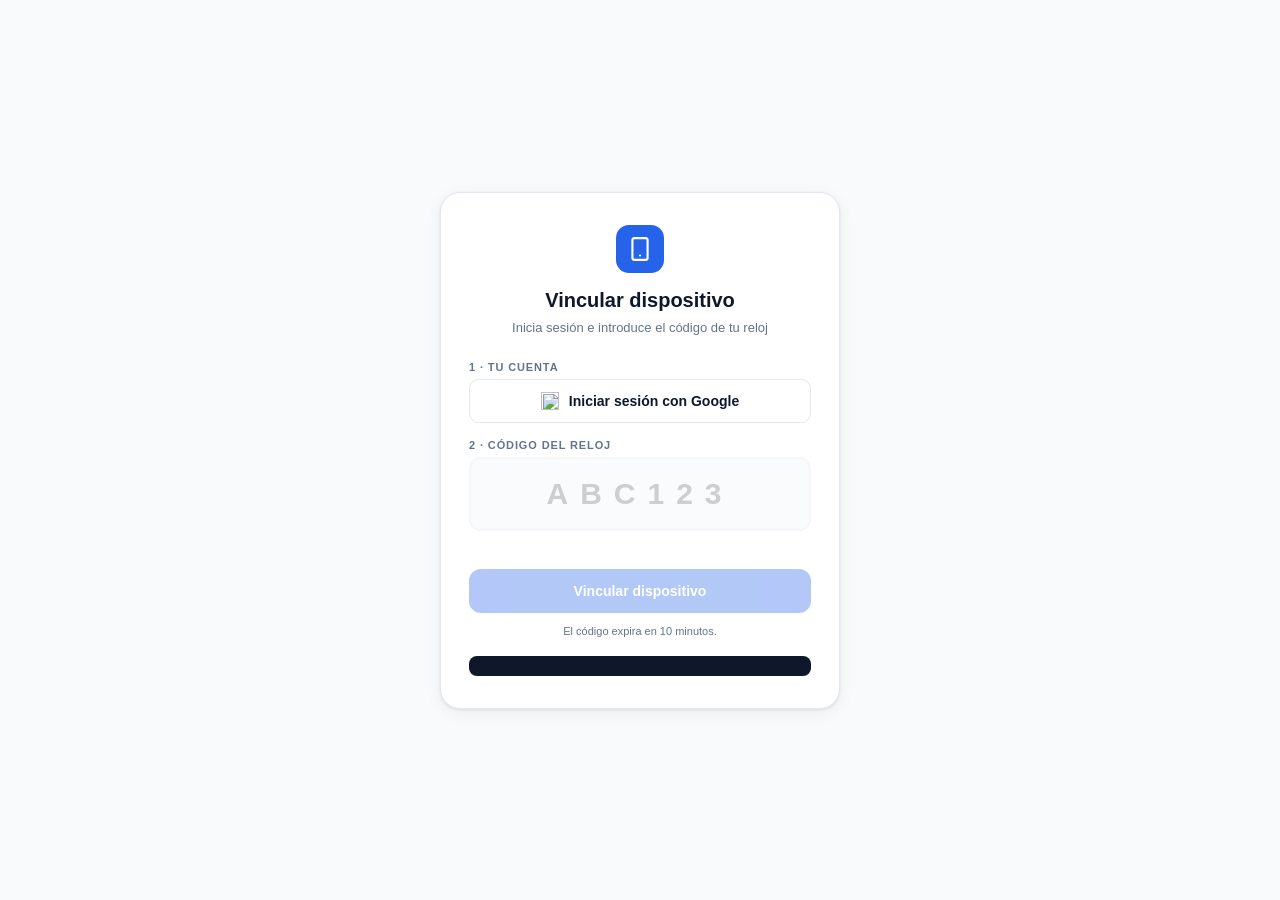
==== commit 8958f67c: "Add files via upload" ====
--- a/link.html
+++ b/link.html
@@ -11,7 +11,6 @@
     --green: #16a34a; --red: #dc2626;
     --bg: #f8fafc; --card: #ffffff; --border: #e2e8f0;
     --muted: #f1f5f9; --muted-fg: #64748b; --fg: #0f172a;
-    --shadow: 0 1px 3px rgba(0,0,0,0.08), 0 4px 16px rgba(0,0,0,0.06);
   }
   body {
     font-family: -apple-system, BlinkMacSystemFont, 'Segoe UI', sans-serif;
@@ -21,20 +20,19 @@
   }
   .card {
     background: var(--card); border-radius: 20px;
-    box-shadow: var(--shadow); padding: 32px 28px;
-    width: 100%; max-width: 380px; border: 1px solid var(--border);
+    box-shadow: 0 1px 3px rgba(0,0,0,0.08), 0 4px 16px rgba(0,0,0,0.06);
+    padding: 32px 28px; width: 100%; max-width: 400px;
+    border: 1px solid var(--border);
   }
   .logo {
-    width: 48px; height: 48px; border-radius: 13px;
-    background: var(--primary); display: flex;
-    align-items: center; justify-content: center; margin: 0 auto 16px;
+    width: 48px; height: 48px; border-radius: 13px; background: var(--primary);
+    display: flex; align-items: center; justify-content: center; margin: 0 auto 16px;
   }
   h1 { font-size: 20px; font-weight: 700; text-align: center; margin-bottom: 6px; }
   .subtitle { font-size: 13px; color: var(--muted-fg); text-align: center; margin-bottom: 24px; line-height: 1.5; }
-  .section { margin-bottom: 14px; }
-  .section-label { font-size: 11px; font-weight: 700; text-transform: uppercase; letter-spacing: 0.08em; color: var(--muted-fg); margin-bottom: 6px; }
-
-  /* Google button */
+  .step-label { font-size: 11px; font-weight: 700; text-transform: uppercase; letter-spacing: 0.08em; color: var(--muted-fg); margin-bottom: 6px; }
+  .section { margin-bottom: 16px; }
+
   .btn-google {
     width: 100%; padding: 12px 16px; border-radius: 10px;
     border: 1px solid var(--border); background: white;
@@ -44,21 +42,18 @@
   }
   .btn-google:hover:not(:disabled) { background: var(--muted); }
   .btn-google:disabled { opacity: 0.5; cursor: wait; }
-  .btn-google img { width: 18px; height: 18px; flex-shrink: 0; }
-
-  /* User pill */
+  .btn-google img { width: 18px; height: 18px; }
+
   .user-pill {
     background: #f0fdf4; border: 1px solid #bbf7d0; border-radius: 10px;
-    padding: 10px 14px; display: flex; align-items: center; gap: 10px;
+    padding: 10px 14px; display: none; align-items: center; gap: 10px;
   }
   .user-pill .dot { width: 8px; height: 8px; border-radius: 50%; background: var(--green); flex-shrink: 0; }
   .user-pill .info { flex: 1; min-width: 0; }
-  .user-pill .name { font-size: 13px; font-weight: 600; color: var(--fg); white-space: nowrap; overflow: hidden; text-overflow: ellipsis; }
-  .user-pill .label { font-size: 11px; color: var(--green); }
-  .btn-change { font-size: 11px; color: var(--muted-fg); background: none; border: none; cursor: pointer; text-decoration: underline; flex-shrink: 0; }
-
-  /* Code input */
-  .code-wrap { position: relative; }
+  .user-pill .uname { font-size: 13px; font-weight: 600; white-space: nowrap; overflow: hidden; text-overflow: ellipsis; }
+  .user-pill .ulabel { font-size: 11px; color: var(--green); }
+  .btn-change { font-size: 11px; color: var(--muted-fg); background: none; border: none; cursor: pointer; text-decoration: underline; }
+
   .code-input {
     width: 100%; padding: 18px 16px; border: 2px solid var(--border);
     border-radius: 12px; background: var(--muted);
@@ -71,24 +66,30 @@
   .code-input.valid { border-color: var(--green); background: #f0fdf4; }
   .code-input.has-error { border-color: var(--red); }
   .code-input:disabled { opacity: 0.35; cursor: not-allowed; }
-  .code-count { position: absolute; right: 12px; bottom: 10px; font-size: 10px; color: var(--muted-fg); }
-
-  /* Error */
+
   .error-msg { font-size: 12px; color: var(--red); text-align: center; margin-top: 6px; min-height: 16px; }
 
-  /* Submit */
   .btn-primary {
     width: 100%; padding: 14px; border-radius: 12px; border: none;
     background: var(--primary); color: white; font-size: 14px; font-weight: 700;
     cursor: pointer; display: flex; align-items: center; justify-content: center;
-    gap: 8px; transition: background 0.15s, opacity 0.15s; margin-top: 12px;
+    gap: 8px; transition: opacity 0.15s; margin-top: 12px;
   }
   .btn-primary:hover:not(:disabled) { background: var(--primary-dark); }
   .btn-primary:disabled { opacity: 0.35; cursor: not-allowed; }
 
   .hint { font-size: 11px; color: var(--muted-fg); text-align: center; margin-top: 10px; line-height: 1.5; }
 
-  /* Success */
+  /* Debug log — visible siempre para diagnosticar */
+  .debug-log {
+    margin-top: 16px; background: #0f172a; color: #94a3b8;
+    border-radius: 8px; padding: 10px 12px; font-family: monospace;
+    font-size: 11px; line-height: 1.6; max-height: 180px; overflow-y: auto;
+  }
+  .debug-log .ok  { color: #4ade80; }
+  .debug-log .err { color: #f87171; }
+  .debug-log .inf { color: #93c5fd; }
+
   #success-section { display: none; text-align: center; }
   .success-icon {
     width: 68px; height: 68px; border-radius: 50%; background: var(--green);
@@ -97,7 +98,6 @@
   #success-section h2 { font-size: 20px; font-weight: 700; margin-bottom: 8px; }
   #success-section p { font-size: 13px; color: var(--muted-fg); line-height: 1.5; }
 
-  /* Spinner */
   .spin {
     width: 16px; height: 16px; border-radius: 50%;
     border: 2px solid rgba(255,255,255,0.35); border-top-color: white;
@@ -109,7 +109,6 @@
 <body>
 <div class="card">
 
-  <!-- ── Formulario ── -->
   <div id="form-section">
     <div class="logo">
       <svg width="26" height="26" viewBox="0 0 24 24" fill="none" stroke="white" stroke-width="2" stroke-linecap="round" stroke-linejoin="round">
@@ -117,38 +116,30 @@
       </svg>
     </div>
     <h1>Vincular dispositivo</h1>
-    <p class="subtitle">Inicia sesión e introduce el código que aparece en tu reloj para sincronizar tu cuenta</p>
-
-    <!-- Paso 1: Cuenta -->
+    <p class="subtitle">Inicia sesión e introduce el código de tu reloj</p>
+
     <div class="section">
-      <div class="section-label">1 · Tu cuenta</div>
-
+      <div class="step-label">1 · Tu cuenta</div>
       <button class="btn-google" id="btn-google">
         <img src="https://www.gstatic.com/firebasejs/ui/2.0.0/images/auth/google.svg" alt="">
+        <div class="spin" id="google-spin" style="border-color:rgba(0,0,0,0.15);border-top-color:#333;"></div>
         <span id="google-label">Iniciar sesión con Google</span>
-        <div class="spin" id="google-spin" style="border-color:rgba(0,0,0,0.15);border-top-color:#333;"></div>
       </button>
-
-      <div class="user-pill" id="user-pill" style="display:none">
+      <div class="user-pill" id="user-pill">
         <div class="dot"></div>
         <div class="info">
-          <div class="name" id="user-name"></div>
-          <div class="label">Sesión iniciada</div>
+          <div class="uname" id="user-name"></div>
+          <div class="ulabel">Sesión iniciada ✓</div>
         </div>
         <button class="btn-change" id="btn-change">Cambiar</button>
       </div>
     </div>
 
-    <!-- Paso 2: Código -->
     <div class="section">
-      <div class="section-label">2 · Código del reloj</div>
-      <div class="code-wrap">
-        <input type="text" class="code-input" id="code-input"
-          placeholder="·  ·  ·  ·  ·  ·"
-          maxlength="6" autocomplete="off" autocorrect="off"
-          spellcheck="false" inputmode="text" disabled>
-        <span class="code-count" id="code-count">0/6</span>
-      </div>
+      <div class="step-label">2 · Código del reloj</div>
+      <input type="text" class="code-input" id="code-input"
+        placeholder="ABC123" maxlength="6"
+        autocomplete="off" spellcheck="false" disabled>
       <div class="error-msg" id="error-msg"></div>
     </div>
 
@@ -156,10 +147,12 @@
       <div class="spin" id="submit-spin"></div>
       <span id="submit-label">Vincular dispositivo</span>
     </button>
-    <p class="hint">El código expira en 10 minutos. Si ha expirado, vuelve al reloj para generar uno nuevo.</p>
+    <p class="hint">El código expira en 10 minutos.</p>
+
+    <!-- Log de debug visible -->
+    <div class="debug-log" id="debug-log"></div>
   </div>
 
-  <!-- ── Éxito ── -->
   <div id="success-section">
     <div class="success-icon">
       <svg width="34" height="34" viewBox="0 0 24 24" fill="none" stroke="white" stroke-width="3" stroke-linecap="round" stroke-linejoin="round">
@@ -167,70 +160,75 @@
       </svg>
     </div>
     <h2>¡Vinculado!</h2>
-    <p>Tu reloj detectará la vinculación automáticamente en unos segundos y accederá a tu cuenta.</p>
+    <p>Tu reloj detectará la vinculación automáticamente en unos segundos.</p>
   </div>
 
 </div>
 
 <script type="module">
 import { initializeApp }     from 'https://www.gstatic.com/firebasejs/10.12.0/firebase-app.js';
-import {
-  getAuth, signInWithPopup, signOut,
-  GoogleAuthProvider, onAuthStateChanged
-} from 'https://www.gstatic.com/firebasejs/10.12.0/firebase-auth.js';
-
-// ── Config ────────────────────────────────────────────────────────────────
-const API_KEY  = 'AIzaSyBOqVtB-yzG05eBFV26Hhtc8d9Nqb3FFQI';
-const PROJECT  = 'proyectorayan';
-const FSBASE   = `https://firestore.googleapis.com/v1/projects/${PROJECT}/databases/(default)/documents`;
-const TOKEN_URL= `https://securetoken.googleapis.com/v1/token?key=${API_KEY}`;
+import { getAuth, signInWithPopup, signOut, GoogleAuthProvider, onAuthStateChanged }
+  from 'https://www.gstatic.com/firebasejs/10.12.0/firebase-auth.js';
+
+const API_KEY = 'AIzaSyBOqVtB-yzG05eBFV26Hhtc8d9Nqb3FFQI';
+const PROJECT = 'proyectorayan';
+const FSBASE  = `https://firestore.googleapis.com/v1/projects/${PROJECT}/databases/(default)/documents`;
 
 const app      = initializeApp({ apiKey: API_KEY, authDomain: `${PROJECT}.firebaseapp.com`, projectId: PROJECT });
 const auth     = getAuth(app);
 const provider = new GoogleAuthProvider();
 
-// ── State ─────────────────────────────────────────────────────────────────
-let currentUser    = null;
-let firebaseRT     = null;   // refreshToken de Firebase (obtenido al hacer signIn)
-let pendingCode    = '';
+let currentUser = null;
+let firebaseRT  = null;
+let pendingCode = '';
 
 // ── DOM ───────────────────────────────────────────────────────────────────
-const btnGoogle    = document.getElementById('btn-google');
-const googleLabel  = document.getElementById('google-label');
-const googleSpin   = document.getElementById('google-spin');
-const userPill     = document.getElementById('user-pill');
-const userName     = document.getElementById('user-name');
-const btnChange    = document.getElementById('btn-change');
-const codeInput    = document.getElementById('code-input');
-const codeCount    = document.getElementById('code-count');
-const errorMsg     = document.getElementById('error-msg');
-const submitBtn    = document.getElementById('submit-btn');
-const submitLabel  = document.getElementById('submit-label');
-const submitSpin   = document.getElementById('submit-spin');
-const formSection  = document.getElementById('form-section');
+const btnGoogle   = document.getElementById('btn-google');
+const googleLabel = document.getElementById('google-label');
+const googleSpin  = document.getElementById('google-spin');
+const userPill    = document.getElementById('user-pill');
+const userName    = document.getElementById('user-name');
+const btnChange   = document.getElementById('btn-change');
+const codeInput   = document.getElementById('code-input');
+const errorMsg    = document.getElementById('error-msg');
+const submitBtn   = document.getElementById('submit-btn');
+const submitLabel = document.getElementById('submit-label');
+const submitSpin  = document.getElementById('submit-spin');
+const formSection = document.getElementById('form-section');
 const successSection = document.getElementById('success-section');
+const debugLog    = document.getElementById('debug-log');
+
+// ── Debug ─────────────────────────────────────────────────────────────────
+function log(msg, type='inf') {
+  const line = document.createElement('div');
+  line.className = type;
+  line.textContent = `[${new Date().toISOString().slice(11,19)}] ${msg}`;
+  debugLog.appendChild(line);
+  debugLog.scrollTop = debugLog.scrollHeight;
+  console.log(`[link:${type}]`, msg);
+}
 
 // ── Auth state ────────────────────────────────────────────────────────────
 onAuthStateChanged(auth, (user) => {
   currentUser = user;
   if (user) {
-    btnGoogle.style.display  = 'none';
-    userPill.style.display   = 'flex';
-    userName.textContent     = user.displayName || user.email || user.uid.slice(0,12)+'...';
-    codeInput.disabled       = false;
-    codeInput.focus();
-    // Vincular automáticamente si había código esperando
+    log(`Auth OK: ${user.email} (${user.uid.slice(0,8)}...)`, 'ok');
+    btnGoogle.style.display = 'none';
+    userPill.style.display  = 'flex';
+    userName.textContent    = user.displayName || user.email || user.uid;
+    codeInput.disabled      = false;
     if (pendingCode.length === 6 && firebaseRT) {
       codeInput.value = pendingCode;
       pendingCode = '';
       updateCodeUI();
-      setTimeout(doLink, 200);
+      setTimeout(doLink, 300);
     }
   } else {
+    log('No hay sesión activa');
+    btnGoogle.style.display = 'flex';
+    userPill.style.display  = 'none';
+    codeInput.disabled      = true;
     firebaseRT = null;
-    btnGoogle.style.display  = 'flex';
-    userPill.style.display   = 'none';
-    codeInput.disabled       = true;
   }
   updateSubmit();
 });
@@ -238,55 +236,73 @@
 // ── Google sign in ────────────────────────────────────────────────────────
 btnGoogle.addEventListener('click', async () => {
   pendingCode = codeInput.value.trim().toUpperCase();
-  setLoading(true);
+  setGoogleBusy(true);
   setError('');
   try {
-    // signInWithPopup devuelve el credential con los tokens de Google
-    const result = await signInWithPopup(auth, provider);
+    log('Abriendo popup de Google...');
+    const result     = await signInWithPopup(auth, provider);
     const credential = GoogleAuthProvider.credentialFromResult(result);
-    const googleAccessToken = credential.accessToken;
-
-    // Intercambiar el Google access token por los tokens de Firebase via REST
-    // Esto nos da el refreshToken de Firebase directamente
-    const res = await fetch(
-      `https://identitytoolkit.googleapis.com/v1/accounts:signInWithIdp?key=${API_KEY}`,
-      {
-        method: 'POST',
-        headers: { 'Content-Type': 'application/json' },
-        body: JSON.stringify({
-          postBody: `access_token=${googleAccessToken}&providerId=google.com`,
-          requestUri: window.location.origin,
-          returnSecureToken: true,
-          returnIdpCredential: true,
-        })
+    log(`Popup OK. accessToken: ${credential?.accessToken ? 'SÍ' : 'NO'}`, credential?.accessToken ? 'ok' : 'err');
+
+    if (credential?.accessToken) {
+      log('Intercambiando accessToken por refreshToken via REST...');
+      const res = await fetch(
+        `https://identitytoolkit.googleapis.com/v1/accounts:signInWithIdp?key=${API_KEY}`,
+        {
+          method: 'POST',
+          headers: { 'Content-Type': 'application/json' },
+          body: JSON.stringify({
+            postBody: `access_token=${credential.accessToken}&providerId=google.com`,
+            requestUri: window.location.origin,
+            returnSecureToken: true,
+          })
+        }
+      );
+      const data = await res.json();
+      log(`signInWithIdp status: ${res.status}`, res.ok ? 'ok' : 'err');
+      log(`Campos respuesta: ${Object.keys(data).join(', ')}`);
+      if (data.refreshToken) {
+        firebaseRT = data.refreshToken;
+        log(`refreshToken obtenido: ${firebaseRT.slice(0,20)}...`, 'ok');
+      } else if (data.error) {
+        log(`Error REST: ${JSON.stringify(data.error)}`, 'err');
+        // Fallback: intentar desde el objeto interno
+        tryFallbackRT();
       }
-    );
-    const data = await res.json();
-    if (data.refreshToken) {
-      firebaseRT = data.refreshToken;
-      console.log('[link] refreshToken obtained ✓');
     } else {
-      console.warn('[link] refreshToken not in response:', Object.keys(data));
-      // Fallback: intentar obtenerlo del objeto user interno
-      firebaseRT = auth.currentUser?._delegate?.stsTokenManager?.refreshToken
-        || auth.currentUser?.stsTokenManager?.refreshToken
-        || null;
+      log('No hay accessToken de Google, intentando fallback...', 'err');
+      tryFallbackRT();
     }
   } catch(e) {
-    console.error('[link] login error:', e);
-    setError(
-      e.code === 'auth/popup-blocked'
-        ? 'Ventana bloqueada. Permite popups para mebistium.github.io.'
-        : 'Error al iniciar sesión. Inténtalo de nuevo.'
-    );
-  }
-  setLoading(false);
+    log(`Error login: ${e.code || e.message}`, 'err');
+    setError(e.code === 'auth/popup-blocked'
+      ? 'Ventana bloqueada. Permite popups para esta página.'
+      : `Error: ${e.message}`);
+  }
+  setGoogleBusy(false);
 });
+
+function tryFallbackRT() {
+  // Intentar acceder al refreshToken por vías internas del SDK
+  const u = auth.currentUser;
+  const rt = u?._delegate?.stsTokenManager?.refreshToken
+    || u?.stsTokenManager?.refreshToken
+    || u?._refreshToken
+    || null;
+  if (rt) {
+    firebaseRT = rt;
+    log(`refreshToken obtenido (fallback): ${rt.slice(0,20)}...`, 'ok');
+  } else {
+    log('No se pudo obtener refreshToken por ninguna vía', 'err');
+    log(`Propiedades del user: ${JSON.stringify(Object.keys(u || {}))}`);
+  }
+}
 
 // ── Change account ────────────────────────────────────────────────────────
 btnChange.addEventListener('click', async () => {
   await signOut(auth);
   firebaseRT = null;
+  log('Sesión cerrada');
 });
 
 // ── Code input ────────────────────────────────────────────────────────────
@@ -299,114 +315,137 @@
 codeInput.addEventListener('keydown', (e) => {
   if (e.key === 'Enter' && !submitBtn.disabled) doLink();
 });
-
 function updateCodeUI() {
-  const len = codeInput.value.length;
-  codeCount.textContent = `${len}/6`;
   codeInput.classList.remove('valid','has-error');
-  if (len === 6) codeInput.classList.add('valid');
+  if (codeInput.value.length === 6) codeInput.classList.add('valid');
 }
 function updateSubmit() {
   submitBtn.disabled = !currentUser || codeInput.value.length !== 6;
-}
-
-// ── Link ──────────────────────────────────────────────────────────────────
-submitBtn.addEventListener('click', doLink);
-
-async function doLink() {
-  const trimCode = codeInput.value.trim().toUpperCase();
-  if (trimCode.length !== 6)  { setError('El código tiene 6 caracteres'); return; }
-  if (!currentUser)           { setError('Primero inicia sesión'); return; }
-  if (!firebaseRT)            { setError('Sesión incompleta. Cierra sesión y vuelve a entrar.'); return; }
-
-  setBusy(true);
-  setError('');
-
-  try {
-    // 1. Verificar que el código existe en Firestore
-    setStatus('Verificando código...');
-    const res = await fetch(`${FSBASE}/device_links/${trimCode}?key=${API_KEY}`);
-    if (!res.ok) {
-      setError('Código no encontrado. Comprueba que está bien escrito.');
-      setBusy(false); return;
-    }
-    const data   = await res.json();
-    const fields = data.fields || {};
-    const exp    = parseInt(fields.expiresAt?.integerValue || '0');
-
-    if (Date.now() > exp) {
-      setError('El código ha expirado. Genera uno nuevo en el reloj.');
-      setBusy(false); return;
-    }
-    if (fields.status?.stringValue === 'linked') {
-      setError('Código ya usado. Genera uno nuevo en el reloj.');
-      setBusy(false); return;
-    }
-
-    // 2. Verificar que el refreshToken sigue siendo válido
-    setStatus('Verificando sesión...');
-    const tokenRes = await fetch(TOKEN_URL, {
-      method: 'POST',
-      headers: { 'Content-Type': 'application/json' },
-      body: JSON.stringify({ grant_type: 'refresh_token', refresh_token: firebaseRT })
-    });
-    const tokenData = await tokenRes.json();
-    if (!tokenData.refresh_token && !tokenData.id_token) {
-      setError('Error de sesión. Cierra sesión y vuelve a entrar.');
-      setBusy(false); return;
-    }
-    // Actualizar el refreshToken por si ha rotado
-    if (tokenData.refresh_token) firebaseRT = tokenData.refresh_token;
-
-    // 3. Escribir en Firestore: uid + refreshToken → el reloj podrá usarlos
-    setStatus('Vinculando...');
-    const patch = await fetch(`${FSBASE}/device_links/${trimCode}?key=${API_KEY}`, {
-      method: 'PATCH',
-      headers: { 'Content-Type': 'application/json' },
-      body: JSON.stringify({ fields: {
-        status:       { stringValue: 'linked' },
-        uid:          { stringValue: currentUser.uid },
-        refreshToken: { stringValue: firebaseRT },
-        linkedAt:     { integerValue: String(Date.now()) },
-      }})
-    });
-
-    if (patch.ok) {
-      formSection.style.display    = 'none';
-      successSection.style.display = 'block';
-    } else {
-      const err = await patch.json().catch(() => ({}));
-      console.error('[link] patch error:', err);
-      setError('Error al vincular. Inténtalo de nuevo.');
-      setBusy(false);
-    }
-  } catch(e) {
-    console.error('[link] exception:', e);
-    setError('Error: ' + (e.message || 'desconocido'));
-    setBusy(false);
-  }
-}
-
-// ── Helpers ───────────────────────────────────────────────────────────────
-function setLoading(on) {
-  btnGoogle.disabled      = on;
-  googleLabel.textContent = on ? 'Iniciando sesión...' : 'Iniciar sesión con Google';
-  googleSpin.style.display= on ? 'block' : 'none';
-}
-function setBusy(on) {
-  submitBtn.disabled      = on;
-  submitLabel.textContent = on ? '' : 'Vincular dispositivo';
-  submitSpin.style.display= on ? 'block' : 'none';
-  if (!on) updateSubmit();
-}
-function setStatus(msg) {
-  submitLabel.textContent = msg;
 }
 function setError(msg) {
   errorMsg.textContent = msg;
   codeInput.classList.toggle('has-error', !!msg);
   if (msg) codeInput.classList.remove('valid');
 }
+
+// ── Link ──────────────────────────────────────────────────────────────────
+submitBtn.addEventListener('click', doLink);
+
+async function doLink() {
+  const trimCode = codeInput.value.trim().toUpperCase();
+  if (!currentUser)        { setError('Primero inicia sesión'); return; }
+  if (trimCode.length < 6) { setError('El código tiene 6 caracteres'); return; }
+
+  // Si no tenemos refreshToken intentar fallback antes de rendirse
+  if (!firebaseRT) {
+    log('No hay refreshToken, intentando fallback...', 'err');
+    tryFallbackRT();
+  }
+  if (!firebaseRT) {
+    setError('Sesión incompleta. Cierra sesión y vuelve a entrar.');
+    log('Abortando: no hay refreshToken', 'err');
+    return;
+  }
+
+  setBusy(true);
+  setError('');
+
+  try {
+    // 1. Buscar el código en Firestore
+    log(`Buscando código ${trimCode} en Firestore...`);
+    const res = await fetch(`${FSBASE}/device_links/${trimCode}?key=${API_KEY}`);
+    log(`Firestore GET: ${res.status}`, res.ok ? 'ok' : 'err');
+
+    if (!res.ok) {
+      const errData = await res.json().catch(() => ({}));
+      log(`Error Firestore: ${JSON.stringify(errData)}`, 'err');
+      setError('Código no encontrado. Comprueba que está bien escrito.');
+      setBusy(false); return;
+    }
+
+    const data   = await res.json();
+    const fields = data.fields || {};
+    log(`Código encontrado. Status: ${fields.status?.stringValue}`);
+    const exp = parseInt(fields.expiresAt?.integerValue || '0');
+    log(`Expira: ${new Date(exp).toLocaleTimeString()}, ahora: ${new Date().toLocaleTimeString()}`);
+
+    if (Date.now() > exp) {
+      setError('El código ha expirado. Genera uno nuevo en el reloj.');
+      setBusy(false); return;
+    }
+    if (fields.status?.stringValue === 'linked') {
+      setError('Este código ya fue usado. Genera uno nuevo en el reloj.');
+      setBusy(false); return;
+    }
+
+    // 2. Validar refreshToken haciendo un exchange
+    log(`Validando refreshToken...`);
+    const tokenRes = await fetch(
+      `https://securetoken.googleapis.com/v1/token?key=${API_KEY}`,
+      {
+        method: 'POST',
+        headers: { 'Content-Type': 'application/json' },
+        body: JSON.stringify({ grant_type: 'refresh_token', refresh_token: firebaseRT })
+      }
+    );
+    const tokenData = await tokenRes.json();
+    log(`Token exchange: ${tokenRes.status}, campos: ${Object.keys(tokenData).join(', ')}`, tokenRes.ok ? 'ok' : 'err');
+    if (tokenData.error) {
+      log(`Token error: ${JSON.stringify(tokenData.error)}`, 'err');
+      setError('Token inválido. Cierra sesión y vuelve a entrar.');
+      setBusy(false); return;
+    }
+    if (tokenData.refresh_token) {
+      firebaseRT = tokenData.refresh_token;
+      log(`refreshToken renovado: ${firebaseRT.slice(0,20)}...`, 'ok');
+    }
+
+    // 3. Escribir en Firestore
+    log(`Escribiendo en Firestore: uid=${currentUser.uid}`);
+    const patch = await fetch(
+      `${FSBASE}/device_links/${trimCode}?key=${API_KEY}&updateMask.fieldPaths=status&updateMask.fieldPaths=uid&updateMask.fieldPaths=refreshToken&updateMask.fieldPaths=linkedAt`,
+      {
+        method: 'PATCH',
+        headers: { 'Content-Type': 'application/json' },
+        body: JSON.stringify({ fields: {
+          status:       { stringValue: 'linked' },
+          uid:          { stringValue: currentUser.uid },
+          refreshToken: { stringValue: firebaseRT },
+          linkedAt:     { integerValue: String(Date.now()) },
+        }})
+      }
+    );
+    log(`PATCH Firestore: ${patch.status}`, patch.ok ? 'ok' : 'err');
+    if (!patch.ok) {
+      const pErr = await patch.json().catch(() => ({}));
+      log(`PATCH error: ${JSON.stringify(pErr)}`, 'err');
+      setError('Error al vincular. Inténtalo de nuevo.');
+      setBusy(false); return;
+    }
+
+    log('¡Vinculado con éxito!', 'ok');
+    formSection.style.display    = 'none';
+    successSection.style.display = 'block';
+
+  } catch(e) {
+    log(`Excepción: ${e.message}`, 'err');
+    setError('Error: ' + (e.message || 'desconocido'));
+    setBusy(false);
+  }
+}
+
+// ── Helpers ───────────────────────────────────────────────────────────────
+function setGoogleBusy(on) {
+  btnGoogle.disabled       = on;
+  googleSpin.style.display = on ? 'block' : 'none';
+  googleLabel.textContent  = on ? 'Iniciando sesión...' : 'Iniciar sesión con Google';
+}
+function setBusy(on) {
+  submitBtn.disabled       = on;
+  submitSpin.style.display = on ? 'block' : 'none';
+  submitLabel.textContent  = on ? 'Vinculando...' : 'Vincular dispositivo';
+  if (!on) updateSubmit();
+}
 </script>
 </body>
 </html>
